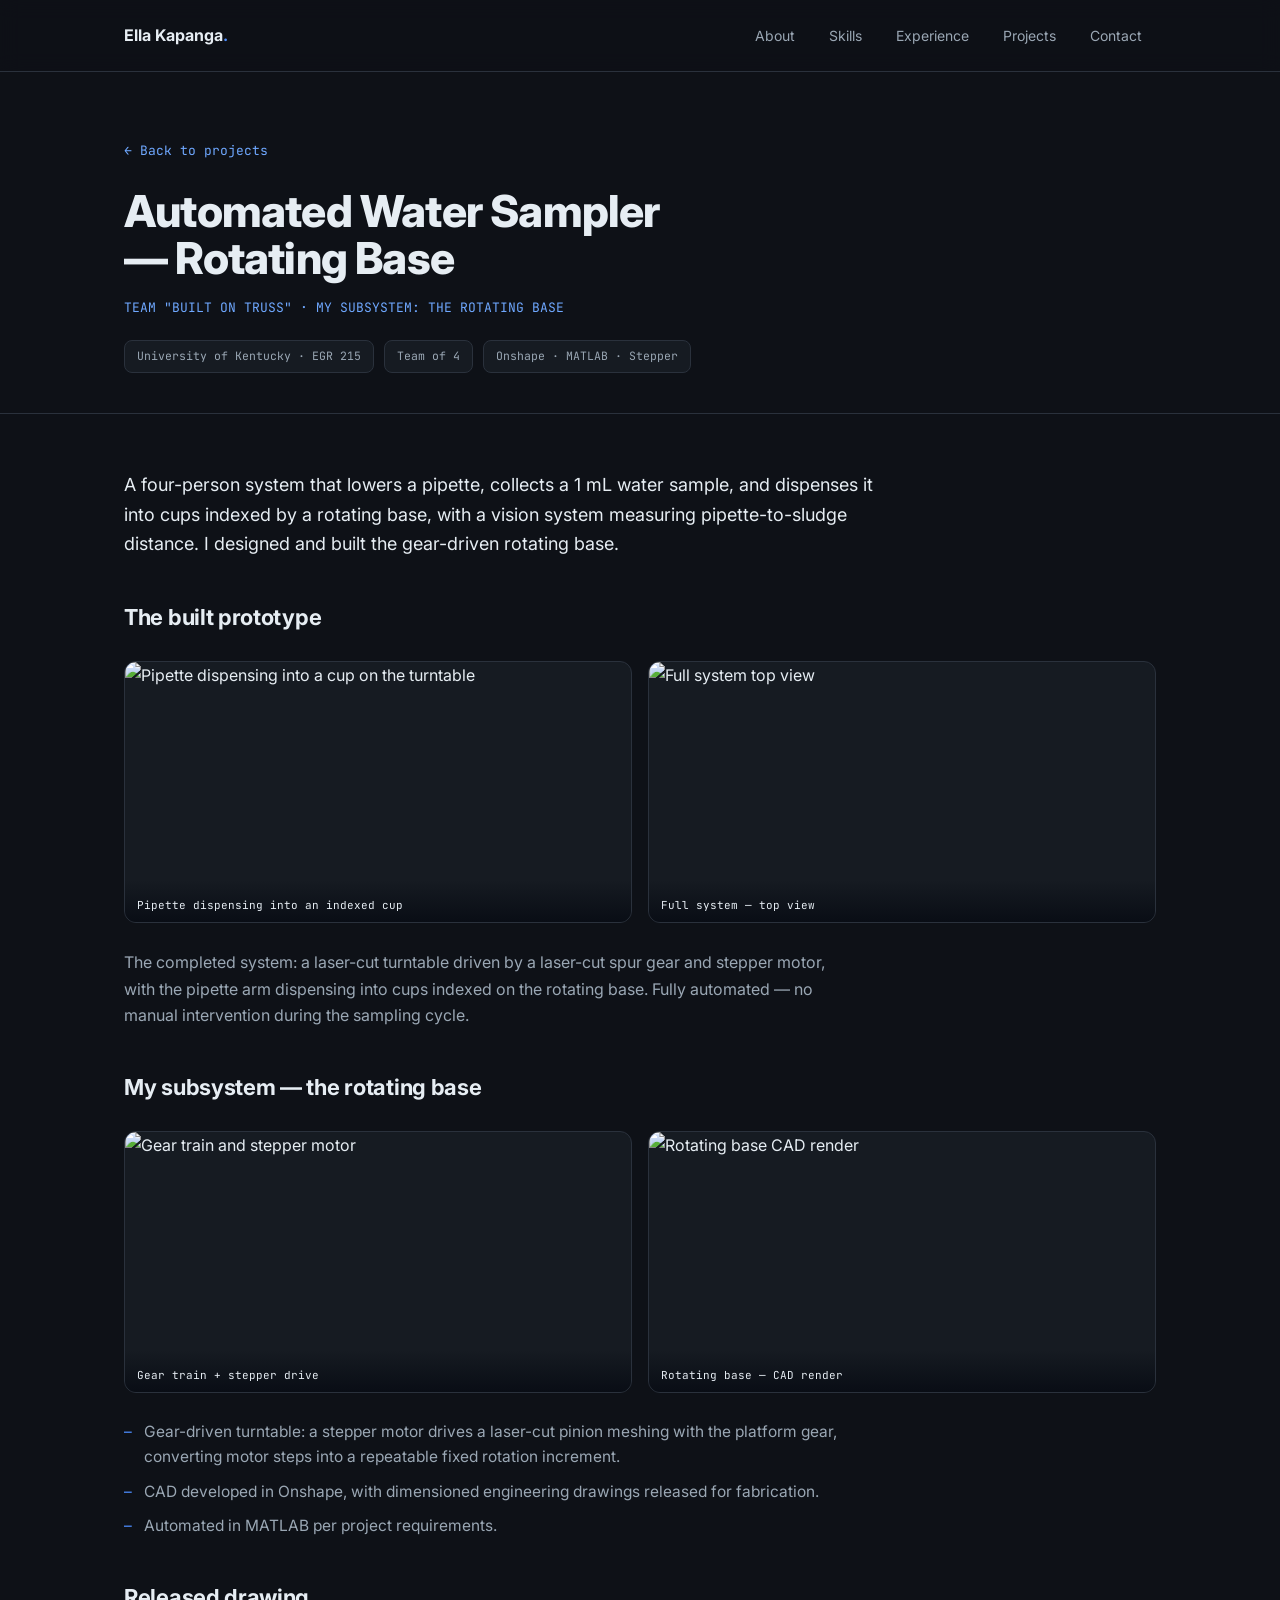
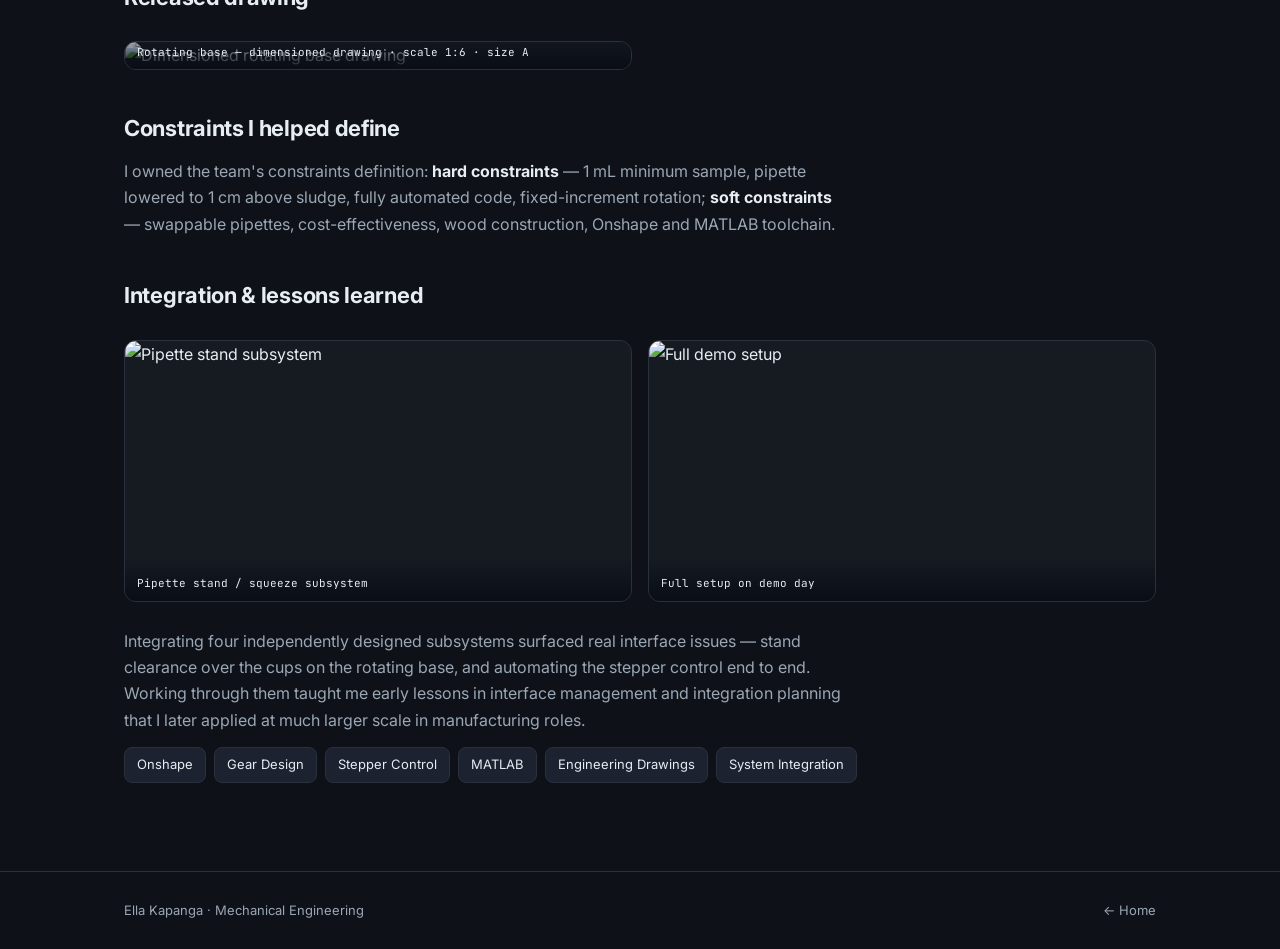
==== projects/built-on-truss.html @ aa2a735d "Add files via upload" ====
<!DOCTYPE html>
<html lang="en">
<head>
<meta charset="utf-8">
<meta name="viewport" content="width=device-width, initial-scale=1">
<title>Automated Water Sampler — Ella Kapanga</title>
<meta name="description" content="Gear-driven rotating base for an automated water sampler. Onshape CAD, stepper + MATLAB control, University of Kentucky EGR 215 team project.">
<link rel="preconnect" href="https://fonts.googleapis.com">
<link rel="preconnect" href="https://fonts.gstatic.com" crossorigin>
<link href="https://fonts.googleapis.com/css2?family=Inter:wght@400;500;600;700;800&family=JetBrains+Mono:wght@400;500&display=swap" rel="stylesheet">
<link rel="stylesheet" href="../style.css">
</head>
<body>

<header class="nav">
  <div class="nav-inner">
    <div class="brand"><a href="../index.html">Ella Kapanga<span>.</span></a></div>
    <nav class="links">
      <a href="../index.html#about">About</a>
      <a href="../index.html#skills">Skills</a>
      <a href="../index.html#experience">Experience</a>
      <a href="../index.html#projects">Projects</a>
      <a href="../index.html#contact">Contact</a>
    </nav>
  </div>
</header>

<section class="proj-hero">
  <div class="wrap">
    <a class="back-link" href="../index.html#projects">← Back to projects</a>
    <h1>Automated Water Sampler — Rotating Base</h1>
    <div class="sub">TEAM "BUILT ON TRUSS" · MY SUBSYSTEM: THE ROTATING BASE</div>
    <div class="proj-meta">
      <span class="m">University of Kentucky · EGR 215</span>
      <span class="m">Team of 4</span>
      <span class="m">Onshape · MATLAB · Stepper</span>
    </div>
  </div>
</section>

<section class="proj-content">
  <div class="wrap">
    <p class="lede">A four-person system that lowers a pipette, collects a 1 mL water sample, and dispenses it into cups indexed by a rotating base, with a vision system measuring pipette-to-sludge distance. I designed and built the gear-driven rotating base.</p>

    <h2>The built prototype</h2>
    <div class="gallery">
      <figure><img src="built-on-truss/build-dispensing.jpg" alt="Pipette dispensing into a cup on the turntable"><figcaption>Pipette dispensing into an indexed cup</figcaption></figure>
      <figure><img src="built-on-truss/build-full-system.jpg" alt="Full system top view"><figcaption>Full system — top view</figcaption></figure>
    </div>
    <p>The completed system: a laser-cut turntable driven by a laser-cut spur gear and stepper motor, with the pipette arm dispensing into cups indexed on the rotating base. Fully automated — no manual intervention during the sampling cycle.</p>

    <h2>My subsystem — the rotating base</h2>
    <div class="gallery">
      <figure><img src="built-on-truss/build-gear-train.jpg" alt="Gear train and stepper motor"><figcaption>Gear train + stepper drive</figcaption></figure>
      <figure><img src="built-on-truss/rotating-base.jpg" alt="Rotating base CAD render"><figcaption>Rotating base — CAD render</figcaption></figure>
    </div>
    <ul>
      <li>Gear-driven turntable: a stepper motor drives a laser-cut pinion meshing with the platform gear, converting motor steps into a repeatable fixed rotation increment.</li>
      <li>CAD developed in Onshape, with dimensioned engineering drawings released for fabrication.</li>
      <li>Automated in MATLAB per project requirements.</li>
    </ul>

    <h2>Released drawing</h2>
    <div class="gallery tall">
      <figure><img src="built-on-truss/rotating-base-drawing.jpg" alt="Dimensioned rotating base drawing"><figcaption>Rotating base — dimensioned drawing · scale 1:6 · size A</figcaption></figure>
    </div>

    <h2>Constraints I helped define</h2>
    <p>I owned the team's constraints definition: <b>hard constraints</b> — 1 mL minimum sample, pipette lowered to 1 cm above sludge, fully automated code, fixed-increment rotation; <b>soft constraints</b> — swappable pipettes, cost-effectiveness, wood construction, Onshape and MATLAB toolchain.</p>

    <h2>Integration &amp; lessons learned</h2>
    <div class="gallery">
      <figure><img src="built-on-truss/build-pipette-stand.jpg" alt="Pipette stand subsystem"><figcaption>Pipette stand / squeeze subsystem</figcaption></figure>
      <figure><img src="built-on-truss/build-setup.jpg" alt="Full demo setup"><figcaption>Full setup on demo day</figcaption></figure>
    </div>
    <p>Integrating four independently designed subsystems surfaced real interface issues — stand clearance over the cups on the rotating base, and automating the stepper control end to end. Working through them taught me early lessons in interface management and integration planning that I later applied at much larger scale in manufacturing roles.</p>

    <div class="chips center">
      <span class="chip">Onshape</span><span class="chip">Gear Design</span><span class="chip">Stepper Control</span><span class="chip">MATLAB</span><span class="chip">Engineering Drawings</span><span class="chip">System Integration</span>
    </div>
  </div>
</section>

<footer><div class="foot-inner"><span>Ella Kapanga · Mechanical Engineering</span><span><a href="../index.html">← Home</a></span></div></footer>
</body>
</html>
---- style.css ----
/* ============================================================
   Ella Kapanga — Portfolio stylesheet
   Dark modern theme. Shared by index.html and all project pages.
   ============================================================ */

:root{
  --bg:#0E1117;--bg-2:#161B22;--bg-3:#1C2230;--line:#2A313C;
  --text:#E6EDF3;--mut:#9AA7B4;--blue:#4C8DFF;--blue-soft:#1E3A5F;--blue-2:#6FA8FF;
}
*{box-sizing:border-box;margin:0;padding:0}
html{scroll-behavior:smooth}
body{
  font-family:'Inter',system-ui,-apple-system,sans-serif;
  background:var(--bg);color:var(--text);line-height:1.65;-webkit-font-smoothing:antialiased;
}
.mono{font-family:'JetBrains Mono',monospace}
a{color:inherit;text-decoration:none}
img{max-width:100%;display:block}
.wrap{max-width:1080px;margin:0 auto;padding:0 24px}
section{padding:88px 0}

/* ---------- nav ---------- */
header.nav{position:sticky;top:0;z-index:50;background:rgba(14,17,23,.82);backdrop-filter:blur(10px);border-bottom:1px solid var(--line)}
.nav-inner{max-width:1080px;margin:0 auto;padding:16px 24px;display:flex;align-items:center;justify-content:space-between;gap:20px}
.brand{font-weight:700;font-size:16px}
.brand span{color:var(--blue)}
nav.links{display:flex;gap:6px;flex-wrap:wrap}
nav.links a{font-size:14px;color:var(--mut);padding:8px 14px;border-radius:8px;transition:.15s}
nav.links a:hover{color:var(--text);background:var(--bg-2)}
.nav-toggle{display:none}

/* ---------- hero ---------- */
.hero{padding:96px 0 88px;position:relative;overflow:hidden}
.hero::before{content:"";position:absolute;top:-30%;right:-10%;width:620px;height:620px;background:radial-gradient(circle,rgba(76,141,255,.16),transparent 62%);pointer-events:none}
.hero-inner{display:grid;grid-template-columns:1.15fr .85fr;gap:52px;align-items:center;position:relative}
.avail{display:inline-flex;align-items:center;gap:8px;font-size:13px;color:var(--blue-2);background:var(--blue-soft);border:1px solid #274b76;padding:6px 13px;border-radius:100px;margin-bottom:22px}
.dot{width:7px;height:7px;border-radius:50%;background:#3ddc84;box-shadow:0 0 0 3px rgba(61,220,132,.2)}
.hero h1{font-size:clamp(40px,6vw,62px);font-weight:800;letter-spacing:-1.5px;line-height:1.02}
.hero h1 .accent{color:var(--blue)}
.hero .role{font-size:clamp(16px,2.4vw,19px);color:var(--mut);margin-top:14px;font-weight:500}
.hero p.lede{color:var(--mut);font-size:16.5px;margin-top:20px;max-width:54ch}
.hero-cta{margin-top:30px;display:flex;gap:12px;flex-wrap:wrap}
.btn{font-size:14.5px;font-weight:600;padding:12px 22px;border-radius:10px;transition:.15s;display:inline-flex;align-items:center;gap:8px;border:1px solid transparent;cursor:pointer}
.btn.primary{background:var(--blue);color:#08111f}
.btn.primary:hover{background:var(--blue-2)}
.btn.ghost{border-color:var(--line);color:var(--text)}
.btn.ghost:hover{border-color:var(--blue);color:var(--blue-2)}
.hero-fig{border-radius:16px;overflow:hidden;border:1px solid var(--line);box-shadow:0 24px 60px rgba(0,0,0,.5);position:relative}
.hero-fig img{width:100%;height:100%;object-fit:cover;min-height:340px}
.hero-fig .cap{position:absolute;left:0;right:0;bottom:0;padding:20px 16px 12px;font-size:12px;background:linear-gradient(transparent,rgba(8,12,20,.9));font-family:'JetBrains Mono',monospace}

/* ---------- section heading ---------- */
.sec-head{margin-bottom:40px}
.eyebrow{font-family:'JetBrains Mono',monospace;font-size:13px;letter-spacing:1px;color:var(--blue);margin-bottom:12px}
.sec-head h2{font-size:clamp(26px,3.6vw,36px);font-weight:800;letter-spacing:-.6px}
.sec-head p{color:var(--mut);margin-top:10px;font-size:16px;max-width:64ch}

/* ---------- about ---------- */
.about-grid{display:grid;grid-template-columns:1.3fr .7fr;gap:40px;align-items:start}
.about-grid .body p{color:var(--mut);font-size:16px;margin-top:16px}
.about-grid .body p:first-child{margin-top:0}
.facts{background:var(--bg-2);border:1px solid var(--line);border-radius:14px;overflow:hidden}
.fact{display:flex;border-bottom:1px solid var(--line)}
.fact:last-child{border-bottom:none}
.fact dt{font-family:'JetBrains Mono',monospace;font-size:11px;color:var(--mut);padding:14px;width:120px;flex:0 0 120px;text-transform:uppercase;letter-spacing:.5px}
.fact dd{padding:14px;font-size:14px;font-weight:500;border-left:1px solid var(--line)}

/* ---------- skills ---------- */
.skills-band{background:var(--bg-2);border-top:1px solid var(--line);border-bottom:1px solid var(--line)}
.skill-grid{display:grid;grid-template-columns:repeat(2,1fr);gap:20px}
.skill-card{background:var(--bg);border:1px solid var(--line);border-radius:14px;padding:22px;transition:.18s}
.skill-card:hover{border-color:#3a4c6b;transform:translateY(-3px)}
.skill-card h3{font-size:15px;font-weight:700;margin-bottom:16px;display:flex;align-items:center;gap:10px}
.skill-card h3::before{content:"";width:9px;height:9px;border-radius:2px;background:var(--blue);transform:rotate(45deg)}
.chips{display:flex;flex-wrap:wrap;gap:8px}
.chip{font-size:13px;color:var(--text);background:var(--bg-3);border:1px solid var(--line);padding:6px 12px;border-radius:8px;transition:.15s}
.skill-card:hover .chip{border-color:#33425c}

/* ---------- experience timeline ---------- */
.xp{position:relative}
.xp::before{content:"";position:absolute;left:7px;top:6px;bottom:6px;width:2px;background:var(--line)}
.xp-item{position:relative;padding:0 0 30px 38px}
.xp-item:last-child{padding-bottom:0}
.xp-item::before{content:"";position:absolute;left:0;top:6px;width:16px;height:16px;border-radius:50%;background:var(--bg);border:3px solid var(--blue)}
.xp-card{background:var(--bg-2);border:1px solid var(--line);border-radius:14px;padding:20px 22px;transition:.18s}
.xp-card:hover{border-color:#3a4c6b}
.xp-head{display:flex;justify-content:space-between;align-items:baseline;gap:14px;flex-wrap:wrap}
.xp-co{font-size:18px;font-weight:700}
.xp-dates{font-family:'JetBrains Mono',monospace;font-size:12px;color:var(--mut);white-space:nowrap}
.xp-role{font-size:14px;color:var(--blue-2);margin:3px 0 12px;font-weight:500}
.xp-bullets{list-style:none;display:flex;flex-direction:column;gap:7px}
.xp-bullets li{font-size:14.5px;color:var(--mut);padding-left:18px;position:relative}
.xp-bullets li::before{content:"\2013";position:absolute;left:0;color:var(--blue)}
.xp-bullets li b{color:var(--text);font-weight:600}

/* ---------- project preview cards (home) ---------- */
.proj-grid{display:grid;grid-template-columns:repeat(2,1fr);gap:24px}
.proj-card{display:block;background:var(--bg-2);border:1px solid var(--line);border-radius:16px;overflow:hidden;transition:.18s}
.proj-card:hover{border-color:var(--blue);transform:translateY(-4px);box-shadow:0 18px 44px rgba(0,0,0,.4)}
.proj-card .thumb{aspect-ratio:16/10;overflow:hidden;background:var(--bg-3);border-bottom:1px solid var(--line)}
.proj-card .thumb img{width:100%;height:100%;object-fit:cover;transition:.35s}
.proj-card:hover .thumb img{transform:scale(1.06)}
.proj-card .thumb.placeholder{display:flex;align-items:center;justify-content:center;font-family:'JetBrains Mono',monospace;font-size:12px;color:var(--mut)}
.proj-card .pc-body{padding:20px 22px}
.proj-card .pc-tag{font-family:'JetBrains Mono',monospace;font-size:11px;color:var(--blue-2);letter-spacing:.5px;margin-bottom:8px}
.proj-card h3{font-size:19px;font-weight:700;letter-spacing:-.2px;margin-bottom:6px}
.proj-card p{color:var(--mut);font-size:14px}
.proj-card .more{display:inline-flex;align-items:center;gap:6px;margin-top:14px;color:var(--blue-2);font-size:13.5px;font-weight:600;font-family:'JetBrains Mono',monospace}

/* ---------- contact ---------- */
.contact-grid{display:grid;grid-template-columns:1fr 1fr;gap:44px;align-items:center}
.contact-links{display:flex;flex-direction:column;gap:12px}
.contact-links a{display:flex;justify-content:space-between;align-items:center;padding:16px 20px;background:var(--bg-2);border:1px solid var(--line);border-radius:12px;font-size:15px;transition:.15s}
.contact-links a:hover{border-color:var(--blue);background:var(--bg-3);transform:translateX(4px)}
.contact-links a .lab{font-family:'JetBrains Mono',monospace;font-size:12px;color:var(--blue-2)}

/* ---------- footer ---------- */
footer{border-top:1px solid var(--line);padding:28px 0}
.foot-inner{max-width:1080px;margin:0 auto;padding:0 24px;display:flex;justify-content:space-between;flex-wrap:wrap;gap:10px;font-size:13px;color:var(--mut)}

/* ============================================================
   PROJECT PAGE styles (used by projects/*.html)
   ============================================================ */
.proj-hero{padding:64px 0 40px;border-bottom:1px solid var(--line)}
.back-link{display:inline-flex;align-items:center;gap:7px;font-family:'JetBrains Mono',monospace;font-size:13px;color:var(--blue-2);margin-bottom:26px;transition:.15s}
.back-link:hover{gap:11px}
.proj-hero h1{font-size:clamp(28px,4.4vw,44px);font-weight:800;letter-spacing:-.8px;line-height:1.08;max-width:20ch}
.proj-hero .sub{font-family:'JetBrains Mono',monospace;font-size:13px;color:var(--blue-2);margin-top:14px}
.proj-meta{display:flex;flex-wrap:wrap;gap:10px;margin-top:22px}
.proj-meta .m{font-family:'JetBrains Mono',monospace;font-size:11.5px;color:var(--mut);background:var(--bg-2);border:1px solid var(--line);border-radius:8px;padding:6px 12px}
.proj-content{padding:56px 0 88px}
.proj-content .lede{font-size:18px;color:var(--text);max-width:70ch;margin-bottom:14px}
.proj-content h2{font-size:22px;font-weight:700;letter-spacing:-.3px;margin:40px 0 12px}
.proj-content p{color:var(--mut);font-size:16px;margin-bottom:14px;max-width:72ch}
.proj-content p b{color:var(--text)}
.proj-content ul{list-style:none;display:flex;flex-direction:column;gap:9px;margin:6px 0 6px}
.proj-content ul li{font-size:15.5px;color:var(--mut);padding-left:20px;position:relative;max-width:72ch}
.proj-content ul li::before{content:"\2013";position:absolute;left:0;color:var(--blue)}
.proj-content ul li b{color:var(--text)}
.gallery{display:grid;grid-template-columns:repeat(2,1fr);gap:16px;margin:26px 0}
.gallery.g3{grid-template-columns:repeat(3,1fr)}
.gallery figure{border-radius:12px;overflow:hidden;border:1px solid var(--line);position:relative;background:var(--bg-2)}
.gallery img{width:100%;height:260px;object-fit:cover;display:block}
.gallery.tall img{height:auto;max-height:640px;object-fit:contain;background:var(--bg-2)}
.gallery figcaption{position:absolute;left:0;right:0;bottom:0;font-family:'JetBrains Mono',monospace;font-size:11px;color:var(--text);padding:16px 12px 8px;background:linear-gradient(transparent,rgba(8,12,20,.92))}
.chips.center{margin-top:8px}

/* ---------- responsive ---------- */
@media(max-width:820px){
  .hero-inner,.about-grid,.contact-grid{grid-template-columns:1fr;gap:32px}
  .skill-grid,.proj-grid{grid-template-columns:1fr}
  .gallery,.gallery.g3{grid-template-columns:1fr 1fr}
  nav.links{display:none;position:absolute;top:100%;left:0;right:0;background:var(--bg);border-bottom:1px solid var(--line);flex-direction:column;padding:10px 24px}
  nav.links.open{display:flex}
  nav.links a{padding:12px 0}
  .nav-toggle{display:block;background:var(--bg-2);border:1px solid var(--line);color:var(--text);border-radius:8px;padding:8px 14px;font-size:13px;cursor:pointer}
}
@media(max-width:520px){
  .gallery,.gallery.g3{grid-template-columns:1fr}
  section{padding:64px 0}
}
@media(prefers-reduced-motion:reduce){html{scroll-behavior:auto}*{transition:none!important}}
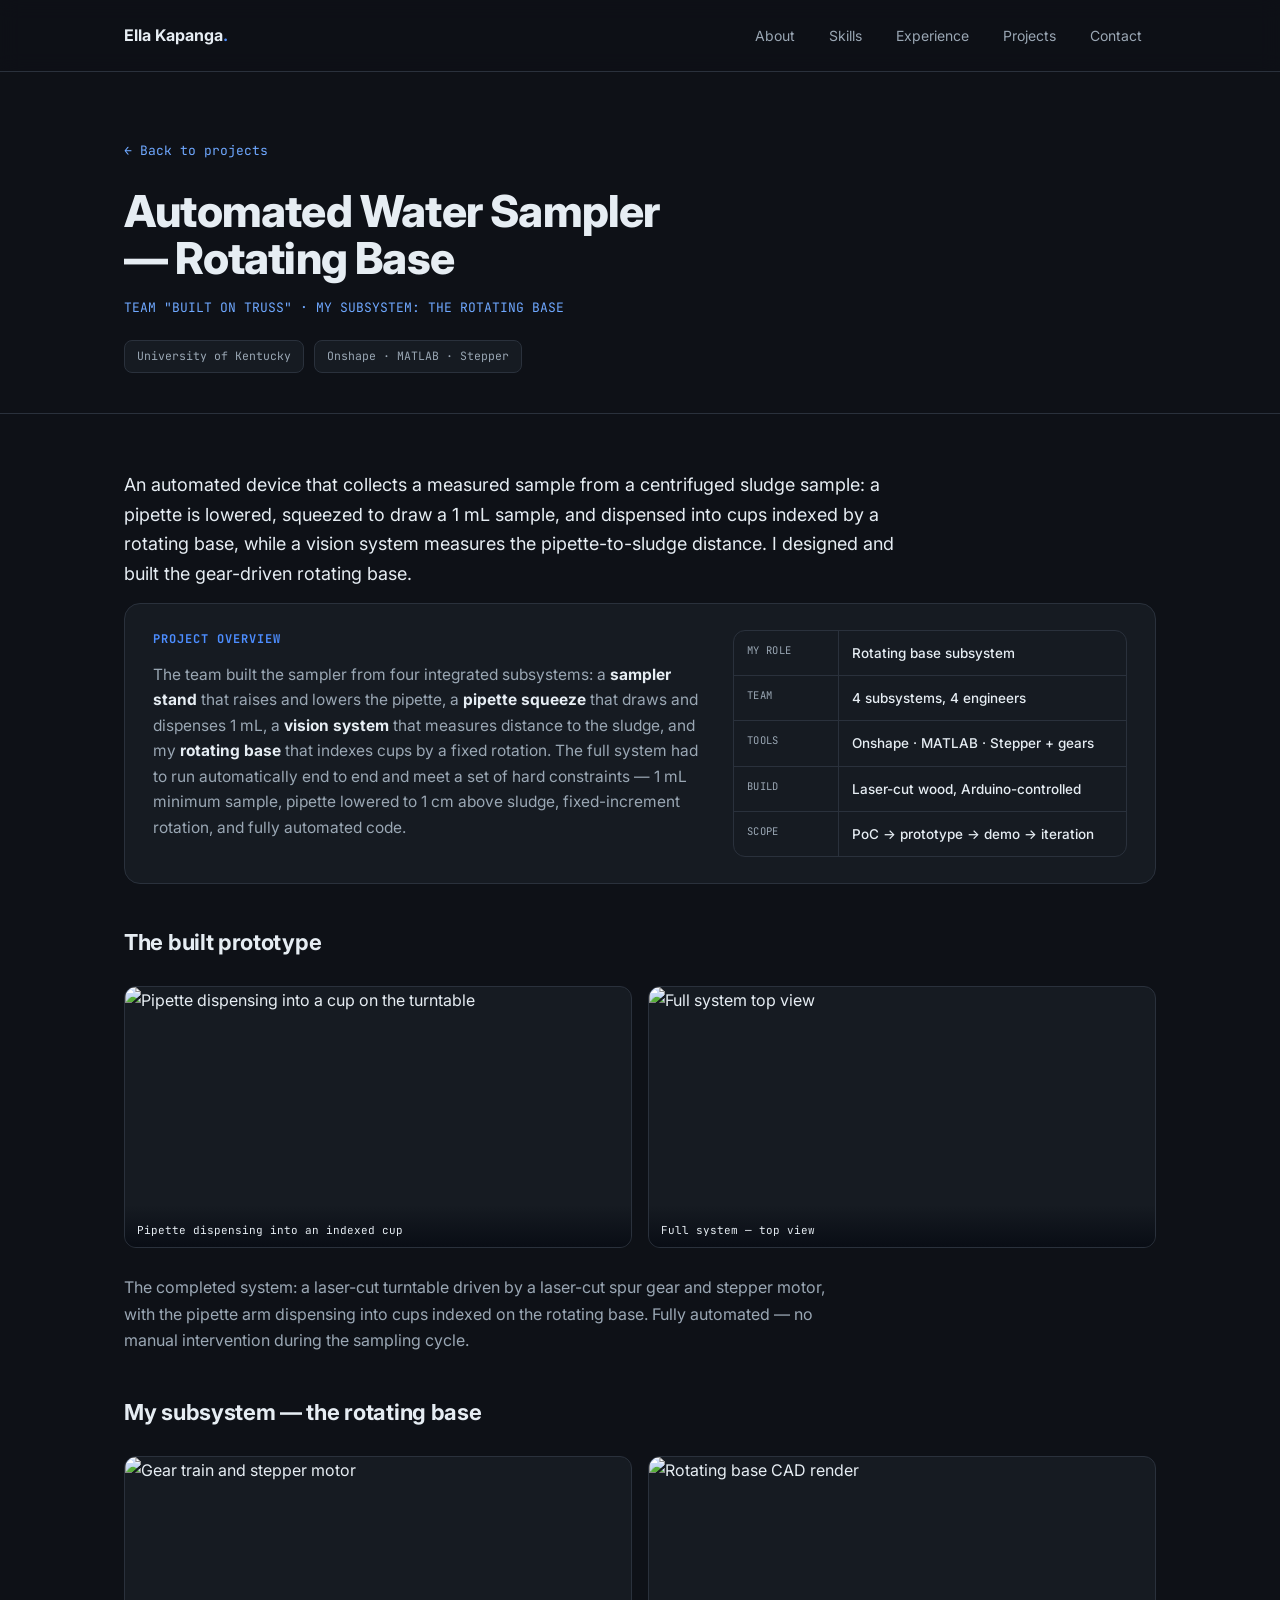
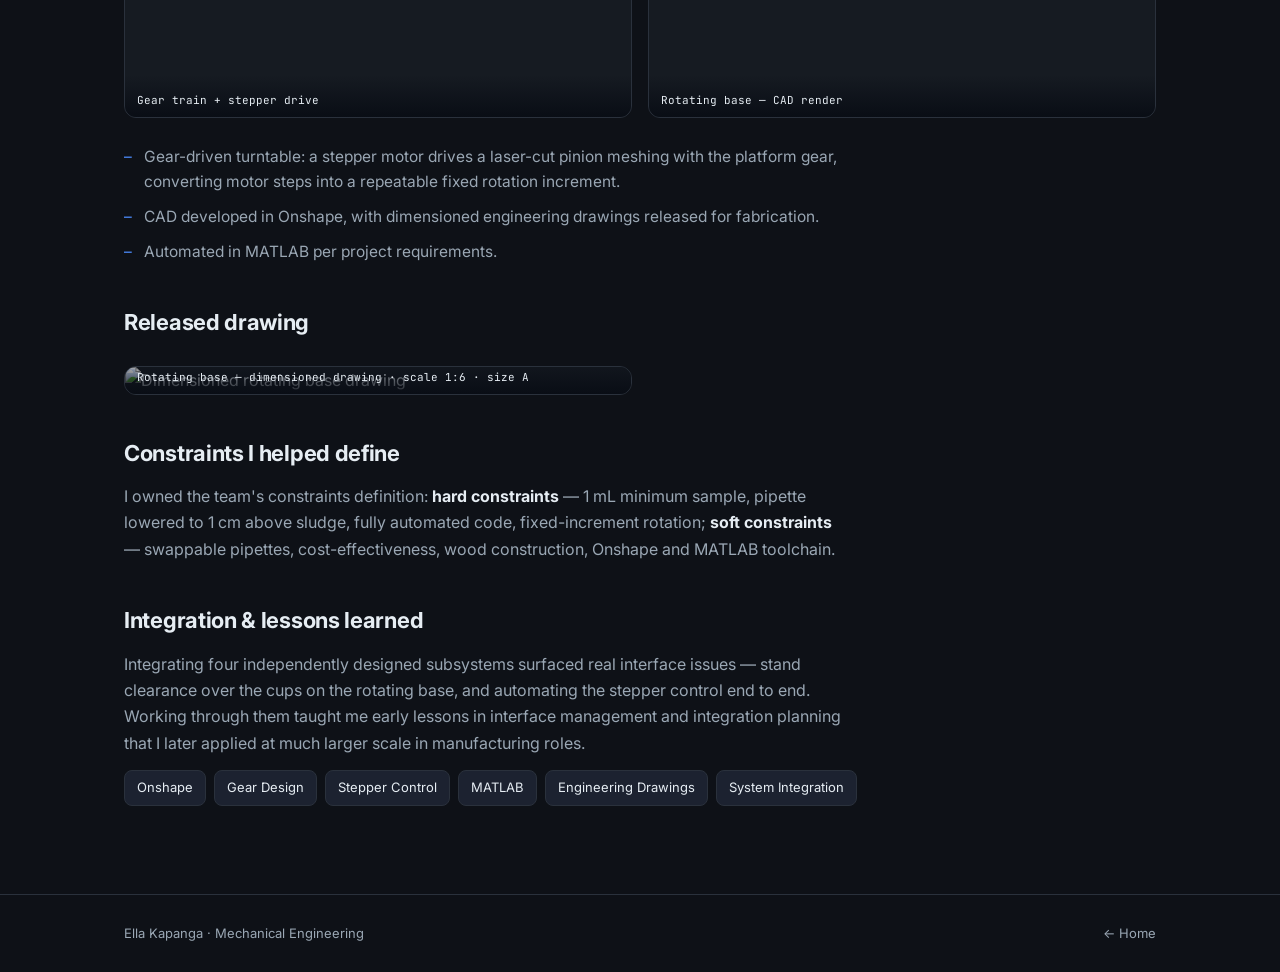
==== commit 33c38cad: "Update built-on-truss.html" ====
--- a/projects/built-on-truss.html
+++ b/projects/built-on-truss.html
@@ -4,7 +4,7 @@
 <meta charset="utf-8">
 <meta name="viewport" content="width=device-width, initial-scale=1">
 <title>Automated Water Sampler — Ella Kapanga</title>
-<meta name="description" content="Gear-driven rotating base for an automated water sampler. Onshape CAD, stepper + MATLAB control, University of Kentucky EGR 215 team project.">
+<meta name="description" content="Gear-driven rotating base for an automated water sampler. Onshape CAD, stepper + MATLAB control, University of Kentucky team design project.">
 <link rel="preconnect" href="https://fonts.googleapis.com">
 <link rel="preconnect" href="https://fonts.gstatic.com" crossorigin>
 <link href="https://fonts.googleapis.com/css2?family=Inter:wght@400;500;600;700;800&family=JetBrains+Mono:wght@400;500&display=swap" rel="stylesheet">
@@ -31,8 +31,7 @@
     <h1>Automated Water Sampler — Rotating Base</h1>
     <div class="sub">TEAM "BUILT ON TRUSS" · MY SUBSYSTEM: THE ROTATING BASE</div>
     <div class="proj-meta">
-      <span class="m">University of Kentucky · EGR 215</span>
-      <span class="m">Team of 4</span>
+      <span class="m">University of Kentucky</span>
       <span class="m">Onshape · MATLAB · Stepper</span>
     </div>
   </div>
@@ -40,7 +39,21 @@
 
 <section class="proj-content">
   <div class="wrap">
-    <p class="lede">A four-person system that lowers a pipette, collects a 1 mL water sample, and dispenses it into cups indexed by a rotating base, with a vision system measuring pipette-to-sludge distance. I designed and built the gear-driven rotating base.</p>
+    <p class="lede">An automated device that collects a measured sample from a centrifuged sludge sample: a pipette is lowered, squeezed to draw a 1 mL sample, and dispensed into cups indexed by a rotating base, while a vision system measures the pipette-to-sludge distance. I designed and built the gear-driven rotating base.</p>
+
+    <div class="overview">
+      <div>
+        <h3>Project Overview</h3>
+        <p>The team built the sampler from four integrated subsystems: a <b>sampler stand</b> that raises and lowers the pipette, a <b>pipette squeeze</b> that draws and dispenses 1 mL, a <b>vision system</b> that measures distance to the sludge, and my <b>rotating base</b> that indexes cups by a fixed rotation. The full system had to run automatically end to end and meet a set of hard constraints — 1 mL minimum sample, pipette lowered to 1 cm above sludge, fixed-increment rotation, and fully automated code.</p>
+      </div>
+      <dl class="ov-facts">
+        <div class="r"><dt>My role</dt><dd>Rotating base subsystem</dd></div>
+        <div class="r"><dt>Team</dt><dd>4 subsystems, 4 engineers</dd></div>
+        <div class="r"><dt>Tools</dt><dd>Onshape · MATLAB · Stepper + gears</dd></div>
+        <div class="r"><dt>Build</dt><dd>Laser-cut wood, Arduino-controlled</dd></div>
+        <div class="r"><dt>Scope</dt><dd>PoC → prototype → demo → iteration</dd></div>
+      </dl>
+    </div>
 
     <h2>The built prototype</h2>
     <div class="gallery">
@@ -69,10 +82,6 @@
     <p>I owned the team's constraints definition: <b>hard constraints</b> — 1 mL minimum sample, pipette lowered to 1 cm above sludge, fully automated code, fixed-increment rotation; <b>soft constraints</b> — swappable pipettes, cost-effectiveness, wood construction, Onshape and MATLAB toolchain.</p>
 
     <h2>Integration &amp; lessons learned</h2>
-    <div class="gallery">
-      <figure><img src="built-on-truss/build-pipette-stand.jpg" alt="Pipette stand subsystem"><figcaption>Pipette stand / squeeze subsystem</figcaption></figure>
-      <figure><img src="built-on-truss/build-setup.jpg" alt="Full demo setup"><figcaption>Full setup on demo day</figcaption></figure>
-    </div>
     <p>Integrating four independently designed subsystems surfaced real interface issues — stand clearance over the cups on the rotating base, and automating the stepper control end to end. Working through them taught me early lessons in interface management and integration planning that I later applied at much larger scale in manufacturing roles.</p>
 
     <div class="chips center">
--- a/style.css
+++ b/style.css
@@ -1,5 +1,5 @@
 /* ============================================================
-   Ella Kapanga — Portfolio stylesheet
+   Ella C.K — Portfolio stylesheet
    Dark modern theme. Shared by index.html and all project pages.
    ============================================================ */
 
@@ -145,6 +145,18 @@
 .gallery figcaption{position:absolute;left:0;right:0;bottom:0;font-family:'JetBrains Mono',monospace;font-size:11px;color:var(--text);padding:16px 12px 8px;background:linear-gradient(transparent,rgba(8,12,20,.92))}
 .chips.center{margin-top:8px}
 
+/* project overview box */
+.overview{display:grid;grid-template-columns:1.4fr 1fr;gap:28px;align-items:start;background:var(--bg-2);border:1px solid var(--line);border-radius:16px;padding:26px 28px;margin:8px 0 12px}
+.overview h3{font-family:'JetBrains Mono',monospace;font-size:12px;letter-spacing:1px;color:var(--blue);text-transform:uppercase;margin-bottom:12px}
+.overview p{font-size:15.5px;color:var(--mut);margin:0}
+.overview p b{color:var(--text)}
+.ov-facts{display:flex;flex-direction:column;gap:0;border:1px solid var(--line);border-radius:12px;overflow:hidden}
+.ov-facts .r{display:flex;border-bottom:1px solid var(--line)}
+.ov-facts .r:last-child{border-bottom:none}
+.ov-facts .r dt{font-family:'JetBrains Mono',monospace;font-size:10.5px;color:var(--mut);padding:11px 13px;width:104px;flex:0 0 104px;text-transform:uppercase;letter-spacing:.4px}
+.ov-facts .r dd{padding:11px 13px;font-size:13.5px;font-weight:500;border-left:1px solid var(--line);color:var(--text)}
+@media(max-width:700px){.overview{grid-template-columns:1fr;gap:20px}}
+
 /* ---------- responsive ---------- */
 @media(max-width:820px){
   .hero-inner,.about-grid,.contact-grid{grid-template-columns:1fr;gap:32px}
